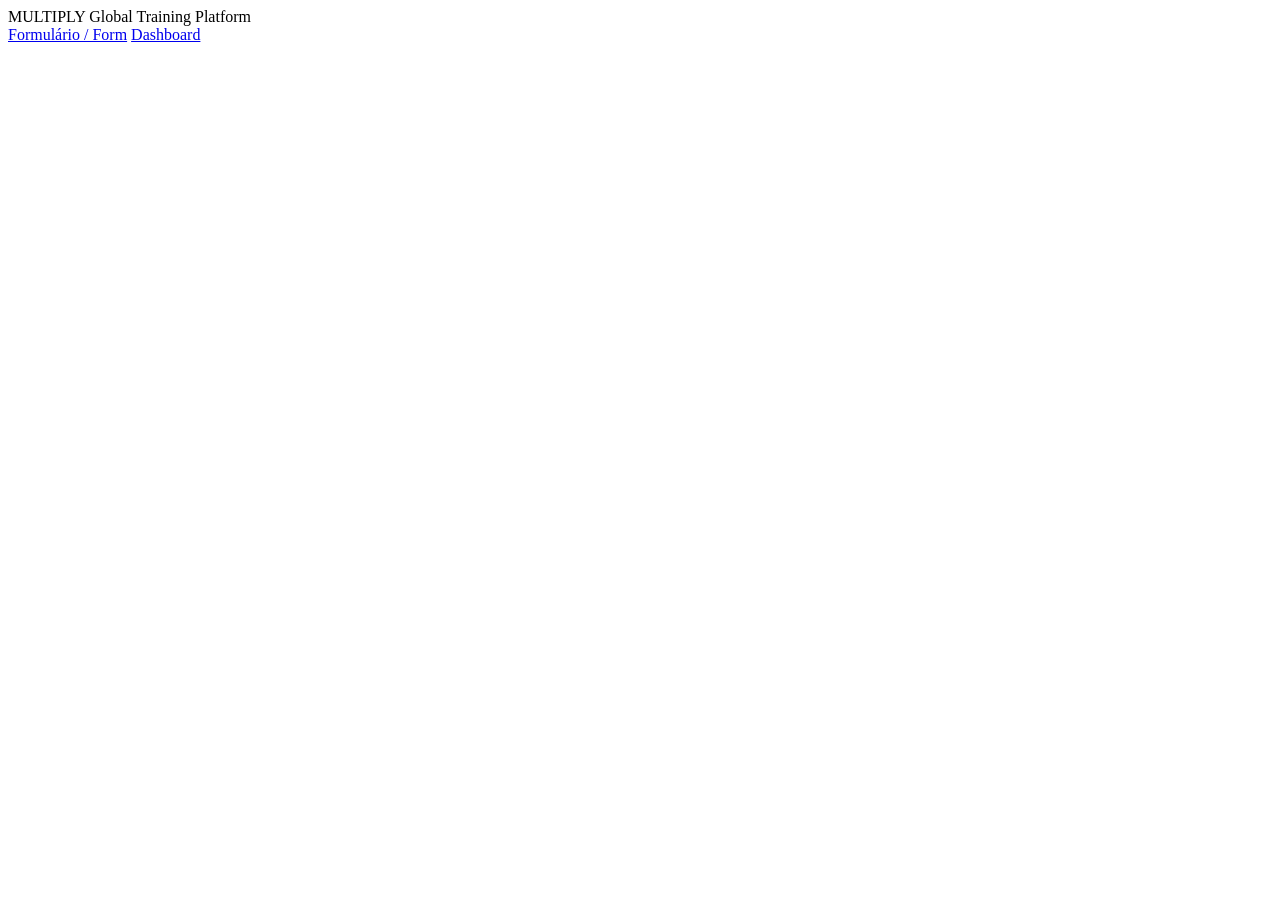
==== index.html @ f9e1bc04 "Add files via upload" ====
<!DOCTYPE html>
<html lang="es">
<head>
  <meta charset="UTF-8">
  <meta name="viewport" content="width=device-width, initial-scale=1.0">
  <title>Multiply — Formulário de Afiliação / Affiliation Form</title>
  <link rel="preconnect" href="https://fonts.googleapis.com">
  <link href="https://fonts.googleapis.com/css2?family=Inter:wght@400;500;600;700;800&display=swap" rel="stylesheet">
  <link rel="stylesheet" href="css/styles.css">
  <style>
    /* Page-specific overrides */
    .form-page { min-height: calc(100vh - 64px); }
    .form-sidebar {
      background: linear-gradient(160deg, var(--navy) 0%, var(--mid) 100%);
    }
    .form-main {
      background: var(--bg);
    }
    .form-inner {
      max-width: 600px;
    }
    @media (max-width: 768px) {
      .form-sidebar { display: none; }
      .form-page { grid-template-columns: 1fr; }
    }
  </style>
</head>
<body>

<!-- ── HEADER ──────────────────────────────────────────────── -->
<header class="site-header">
  <div class="site-logo">
    <div class="site-logo-text">
      <span class="brand">MULTIPLY</span>
      <span class="name">Global Training Platform</span>
    </div>
  </div>
  <nav class="site-nav">
    <a href="index.html" class="active">Formulário / Form</a>
    <a href="dashboard.html">Dashboard</a>
  </nav>
</header>

<!-- ── LANG BAR (mobile) ───────────────────────────────────── -->
<div style="background:#fff;border-bottom:1px solid var(--border);padding:10px 24px;display:none" id="mobile-lang-bar-wrap">
  <div class="lang-bar" id="lang-bar-mobile"></div>
</div>

<!-- ── MAIN LAYOUT ─────────────────────────────────────────── -->
<div class="form-page">

  <!-- SIDEBAR -->
  <aside class="form-sidebar" id="sidebar-content">
    <!-- Rendered by JS -->
  </aside>

  <!-- FORM AREA -->
  <main class="form-main">
    <!-- Lang switcher -->
    <div class="lang-bar" id="lang-bar" style="margin-bottom:28px"></div>

    <div class="form-inner">
      <div id="form-main">
        <!-- Rendered by JS -->
      </div>
    </div>
  </main>

</div>

<!-- ── SCRIPTS ──────────────────────────────────────────────── -->
<script src="js/data.js"></script>
<script src="js/form.js"></script>

</body>
</html>
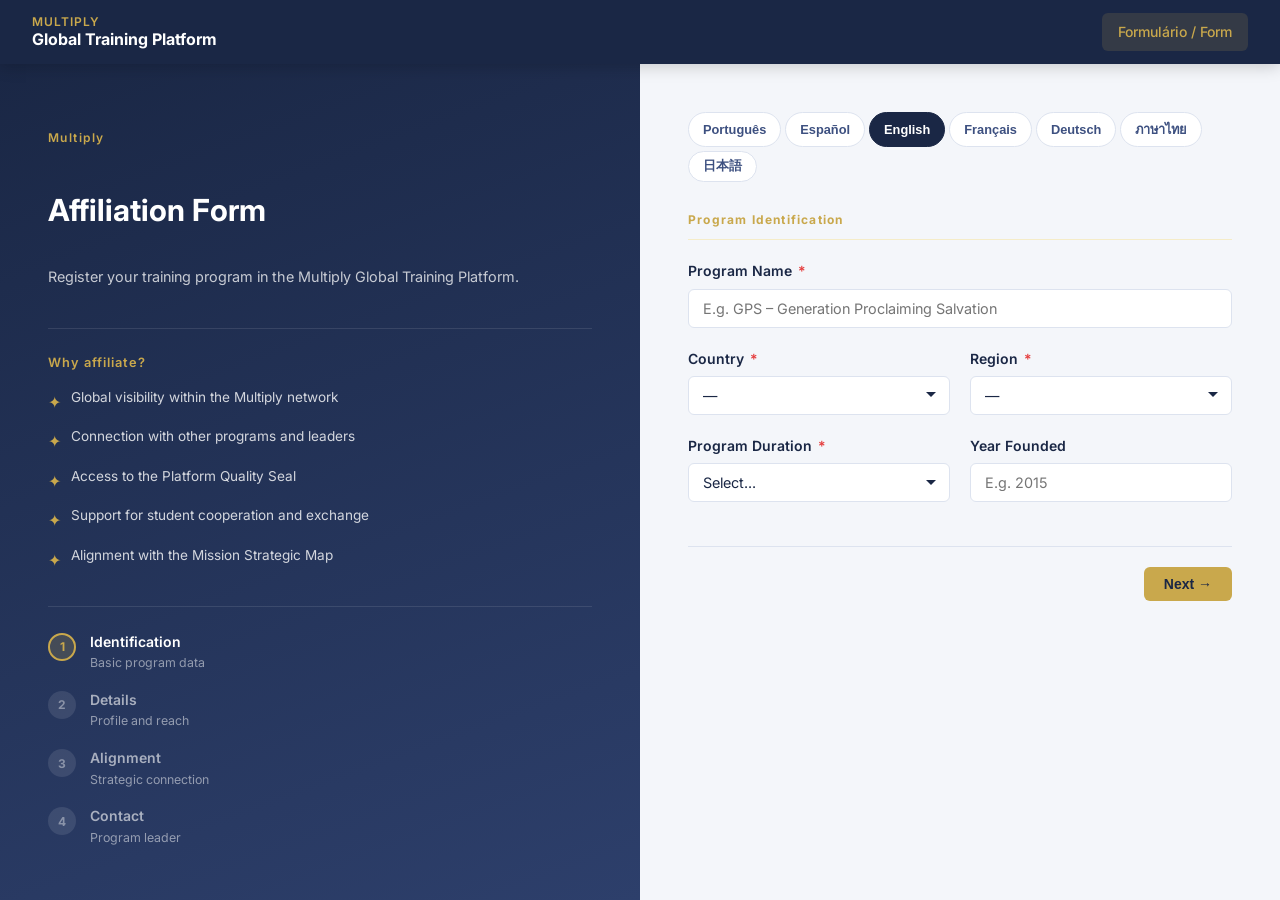
==== commit ac0837e0: "fix: corrige formulário em branco, login email+senha e adiciona editor de formulário - js/form.js: c" ====
--- a/index.html
+++ b/index.html
@@ -37,7 +37,6 @@
   </div>
   <nav class="site-nav">
     <a href="index.html" class="active">Formulário / Form</a>
-    <a href="dashboard.html">Dashboard</a>
   </nav>
 </header>
 
--- a/css/styles.css
+++ b/css/styles.css
@@ -0,0 +1,880 @@
+/* ============================================================
+   MULTIPLY GLOBAL TRAINING PLATFORM — DESIGN SYSTEM
+   Colors: Navy #1A2745 · Gold #C9A84C · Mid #2D3F6B · Soft #4A6FA5
+   ============================================================ */
+
+/* ── TOKENS ─────────────────────────────────────────────── */
+:root {
+  --navy:      #1A2745;
+  --navy-dark: #111b30;
+  --mid:       #2D3F6B;
+  --soft:      #4A6FA5;
+  --gold:      #C9A84C;
+  --gold-light:#E8D080;
+  --gold-pale: #F5ECC8;
+  --white:     #FFFFFF;
+  --bg:        #F4F6FA;
+  --bg-card:   #FFFFFF;
+  --text:      #1A2745;
+  --text-mid:  #3D5080;
+  --text-light:#6B7FA5;
+  --border:    #DDE3EF;
+  --shadow:    0 2px 12px rgba(26,39,69,.10);
+  --shadow-lg: 0 8px 32px rgba(26,39,69,.15);
+  --radius:    10px;
+  --radius-sm: 6px;
+  --radius-lg: 16px;
+
+  /* Duration colors */
+  --mob-color:    #6366f1;
+  --curto-color:  #4A6FA5;
+  --medio-color:  #C9A84C;
+  --longo-color:  #1A2745;
+}
+
+/* ── RESET & BASE ─────────────────────────────────────────── */
+*, *::before, *::after { box-sizing: border-box; margin: 0; padding: 0; }
+
+html { font-size: 16px; scroll-behavior: smooth; }
+
+body {
+  font-family: 'Inter', 'Segoe UI', system-ui, sans-serif;
+  background: var(--bg);
+  color: var(--text);
+  line-height: 1.6;
+  -webkit-font-smoothing: antialiased;
+}
+
+/* ── TYPOGRAPHY ───────────────────────────────────────────── */
+h1, h2, h3, h4, h5 {
+  font-weight: 700;
+  line-height: 1.25;
+  color: var(--navy);
+}
+h1 { font-size: clamp(1.6rem, 3vw, 2.4rem); }
+h2 { font-size: clamp(1.3rem, 2.5vw, 1.9rem); }
+h3 { font-size: 1.15rem; }
+h4 { font-size: 1rem; }
+
+p { max-width: 72ch; }
+
+a { color: var(--soft); text-decoration: none; }
+a:hover { color: var(--gold); }
+
+/* ── HEADER / NAV ─────────────────────────────────────────── */
+.site-header {
+  background: var(--navy);
+  padding: 0 32px;
+  display: flex;
+  align-items: center;
+  justify-content: space-between;
+  height: 64px;
+  position: sticky;
+  top: 0;
+  z-index: 100;
+  box-shadow: 0 2px 16px rgba(0,0,0,.2);
+}
+
+.site-logo {
+  display: flex;
+  align-items: center;
+  gap: 12px;
+}
+
+.site-logo img {
+  height: 36px;
+  width: auto;
+}
+
+.site-logo-text {
+  display: flex;
+  flex-direction: column;
+  line-height: 1.2;
+}
+
+.site-logo-text .brand {
+  font-size: 0.75rem;
+  font-weight: 600;
+  color: var(--gold);
+  letter-spacing: .08em;
+}
+
+.site-logo-text .name {
+  font-size: 1rem;
+  font-weight: 700;
+  color: #fff;
+}
+
+.site-nav {
+  display: flex;
+  gap: 8px;
+}
+
+.site-nav a {
+  color: rgba(255,255,255,.75);
+  font-size: 0.875rem;
+  font-weight: 500;
+  padding: 8px 16px;
+  border-radius: var(--radius-sm);
+  transition: all .2s;
+}
+
+.site-nav a:hover, .site-nav a.active {
+  background: rgba(201,168,76,.15);
+  color: var(--gold);
+}
+
+/* ── HERO BANNER ──────────────────────────────────────────── */
+.hero {
+  background: linear-gradient(135deg, var(--navy) 0%, var(--mid) 60%, var(--soft) 100%);
+  color: #fff;
+  padding: 64px 32px 72px;
+  position: relative;
+  overflow: hidden;
+}
+
+.hero::before {
+  content: '';
+  position: absolute;
+  top: -60px; right: -60px;
+  width: 400px; height: 400px;
+  border-radius: 50%;
+  background: rgba(201,168,76,.08);
+  pointer-events: none;
+}
+
+.hero::after {
+  content: '';
+  position: absolute;
+  bottom: -80px; left: 10%;
+  width: 320px; height: 320px;
+  border-radius: 50%;
+  background: rgba(201,168,76,.05);
+  pointer-events: none;
+}
+
+.hero-inner {
+  max-width: 800px;
+  position: relative;
+  z-index: 1;
+}
+
+.hero-eyebrow {
+  font-size: 0.75rem;
+  font-weight: 600;
+  letter-spacing: .12em;
+  color: var(--gold);
+  margin-bottom: 12px;
+}
+
+.hero h1 {
+  color: #fff;
+  margin-bottom: 16px;
+}
+
+.hero .subtitle {
+  font-size: 1.05rem;
+  color: rgba(255,255,255,.8);
+  max-width: 60ch;
+  margin-bottom: 32px;
+}
+
+.hero-stats {
+  display: flex;
+  gap: 32px;
+  flex-wrap: wrap;
+}
+
+.hero-stat {
+  display: flex;
+  flex-direction: column;
+  gap: 2px;
+}
+
+.hero-stat .num {
+  font-size: 2rem;
+  font-weight: 800;
+  color: var(--gold);
+  line-height: 1;
+}
+
+.hero-stat .label {
+  font-size: 0.75rem;
+  color: rgba(255,255,255,.65);
+  font-weight: 500;
+}
+
+/* ── CONTAINER ────────────────────────────────────────────── */
+.container {
+  max-width: 1200px;
+  margin: 0 auto;
+  padding: 0 24px;
+}
+
+.section {
+  padding: 48px 32px;
+}
+
+/* ── CARDS ────────────────────────────────────────────────── */
+.card {
+  background: var(--bg-card);
+  border-radius: var(--radius);
+  box-shadow: var(--shadow);
+  border: 1px solid var(--border);
+}
+
+.card-header {
+  padding: 20px 24px 16px;
+  border-bottom: 1px solid var(--border);
+  display: flex;
+  align-items: center;
+  justify-content: space-between;
+  gap: 12px;
+}
+
+.card-header h3 {
+  font-size: 1rem;
+  font-weight: 600;
+}
+
+.card-body {
+  padding: 20px 24px;
+}
+
+/* ── BUTTONS ──────────────────────────────────────────────── */
+.btn {
+  display: inline-flex;
+  align-items: center;
+  gap: 8px;
+  padding: 10px 20px;
+  border-radius: var(--radius-sm);
+  font-size: 0.875rem;
+  font-weight: 600;
+  cursor: pointer;
+  border: none;
+  transition: all .2s;
+  text-decoration: none;
+  line-height: 1;
+  white-space: nowrap;
+}
+
+.btn-primary {
+  background: var(--gold);
+  color: var(--navy);
+}
+.btn-primary:hover { background: var(--gold-light); color: var(--navy); transform: translateY(-1px); box-shadow: 0 4px 12px rgba(201,168,76,.3); }
+
+.btn-navy {
+  background: var(--navy);
+  color: #fff;
+}
+.btn-navy:hover { background: var(--mid); color: #fff; }
+
+.btn-outline {
+  background: transparent;
+  color: var(--navy);
+  border: 1.5px solid var(--border);
+}
+.btn-outline:hover { border-color: var(--navy); background: var(--bg); }
+
+.btn-sm { padding: 6px 14px; font-size: 0.8rem; }
+.btn-lg { padding: 14px 28px; font-size: 1rem; }
+
+.btn-icon {
+  padding: 8px;
+  border-radius: var(--radius-sm);
+  background: var(--bg);
+  border: 1px solid var(--border);
+  color: var(--text-mid);
+  cursor: pointer;
+  transition: all .2s;
+  display: inline-flex;
+  align-items: center;
+}
+.btn-icon:hover { background: var(--navy); color: #fff; border-color: var(--navy); }
+
+/* ── FORM ELEMENTS ────────────────────────────────────────── */
+.form-group {
+  display: flex;
+  flex-direction: column;
+  gap: 6px;
+  margin-bottom: 20px;
+}
+
+.form-label {
+  font-size: 0.875rem;
+  font-weight: 600;
+  color: var(--text);
+}
+
+.form-label .required {
+  color: #e53e3e;
+  margin-left: 2px;
+}
+
+.form-hint {
+  font-size: 0.775rem;
+  color: var(--text-light);
+}
+
+.form-input,
+.form-select,
+.form-textarea {
+  width: 100%;
+  padding: 10px 14px;
+  border: 1.5px solid var(--border);
+  border-radius: var(--radius-sm);
+  font-size: 0.9rem;
+  color: var(--text);
+  background: #fff;
+  transition: border-color .2s, box-shadow .2s;
+  font-family: inherit;
+}
+
+.form-input:focus,
+.form-select:focus,
+.form-textarea:focus {
+  outline: none;
+  border-color: var(--soft);
+  box-shadow: 0 0 0 3px rgba(74,111,165,.12);
+}
+
+.form-textarea { resize: vertical; min-height: 90px; }
+
+.form-select {
+  appearance: none;
+  background-image: url("data:image/svg+xml,%3Csvg xmlns='http://www.w3.org/2000/svg' width='12' height='12' viewBox='0 0 12 12'%3E%3Cpath fill='%231A2745' d='M6 8L1 3h10z'/%3E%3C/svg%3E");
+  background-repeat: no-repeat;
+  background-position: right 12px center;
+  padding-right: 36px;
+}
+
+/* Checkbox group */
+.checkbox-grid {
+  display: grid;
+  grid-template-columns: repeat(auto-fill, minmax(200px, 1fr));
+  gap: 8px;
+}
+
+.checkbox-item {
+  display: flex;
+  align-items: center;
+  gap: 8px;
+  padding: 8px 12px;
+  border: 1.5px solid var(--border);
+  border-radius: var(--radius-sm);
+  cursor: pointer;
+  transition: all .2s;
+  font-size: 0.85rem;
+}
+
+.checkbox-item:hover { border-color: var(--soft); background: rgba(74,111,165,.04); }
+.checkbox-item input { accent-color: var(--soft); }
+.checkbox-item.checked { border-color: var(--soft); background: rgba(74,111,165,.06); }
+
+/* ── DURATION BADGES ──────────────────────────────────────── */
+.badge {
+  display: inline-flex;
+  align-items: center;
+  gap: 5px;
+  padding: 3px 10px;
+  border-radius: 20px;
+  font-size: 0.75rem;
+  font-weight: 600;
+  line-height: 1.4;
+}
+
+.badge-mobilizacao { background: rgba(99,102,241,.12); color: #4f46e5; }
+.badge-curto       { background: rgba(74,111,165,.12); color: var(--soft); }
+.badge-medio       { background: rgba(201,168,76,.18); color: #8a6f1e; }
+.badge-longo       { background: rgba(26,39,69,.12);   color: var(--navy); }
+.badge-seal        { background: rgba(201,168,76,.2);  color: #7a5d10; }
+.badge-gold        { background: var(--gold); color: var(--navy); }
+
+/* ── FILTERS BAR ──────────────────────────────────────────── */
+.filters-bar {
+  display: flex;
+  flex-wrap: wrap;
+  gap: 12px;
+  align-items: flex-end;
+  padding: 20px 24px;
+  background: #fff;
+  border-radius: var(--radius);
+  box-shadow: var(--shadow);
+  border: 1px solid var(--border);
+  margin-bottom: 24px;
+}
+
+.filter-group {
+  display: flex;
+  flex-direction: column;
+  gap: 4px;
+  flex: 1;
+  min-width: 140px;
+}
+
+.filter-label {
+  font-size: 0.75rem;
+  font-weight: 600;
+  color: var(--text-light);
+  letter-spacing: .04em;
+}
+
+.filter-select, .filter-input {
+  padding: 8px 12px;
+  border: 1.5px solid var(--border);
+  border-radius: var(--radius-sm);
+  font-size: 0.85rem;
+  color: var(--text);
+  background: #fff;
+  transition: border-color .2s;
+  font-family: inherit;
+}
+
+.filter-select:focus, .filter-input:focus {
+  outline: none;
+  border-color: var(--soft);
+}
+
+.filter-select {
+  appearance: none;
+  background-image: url("data:image/svg+xml,%3Csvg xmlns='http://www.w3.org/2000/svg' width='12' height='12' viewBox='0 0 12 12'%3E%3Cpath fill='%231A2745' d='M6 8L1 3h10z'/%3E%3C/svg%3E");
+  background-repeat: no-repeat;
+  background-position: right 10px center;
+  padding-right: 30px;
+}
+
+/* ── STAT TILES ───────────────────────────────────────────── */
+.stat-grid {
+  display: grid;
+  grid-template-columns: repeat(auto-fit, minmax(160px, 1fr));
+  gap: 16px;
+  margin-bottom: 24px;
+}
+
+.stat-tile {
+  background: #fff;
+  border-radius: var(--radius);
+  box-shadow: var(--shadow);
+  border: 1px solid var(--border);
+  padding: 20px 20px 16px;
+  display: flex;
+  flex-direction: column;
+  gap: 4px;
+}
+
+.stat-tile .num {
+  font-size: 2rem;
+  font-weight: 800;
+  line-height: 1;
+  color: var(--navy);
+}
+
+.stat-tile .label {
+  font-size: 0.775rem;
+  color: var(--text-light);
+  font-weight: 500;
+}
+
+.stat-tile.accent-gold .num { color: var(--gold); }
+.stat-tile.accent-soft  .num { color: var(--soft); }
+.stat-tile.accent-mob   .num { color: var(--mob-color); }
+
+/* ── PROGRAM TABLE ────────────────────────────────────────── */
+.table-wrap {
+  overflow-x: auto;
+  border-radius: var(--radius);
+  box-shadow: var(--shadow);
+  border: 1px solid var(--border);
+}
+
+table {
+  width: 100%;
+  border-collapse: collapse;
+  font-size: 0.85rem;
+}
+
+thead th {
+  background: var(--navy);
+  color: rgba(255,255,255,.85);
+  padding: 12px 16px;
+  text-align: left;
+  font-weight: 600;
+  font-size: 0.775rem;
+  letter-spacing: .04em;
+  white-space: nowrap;
+}
+
+thead th:first-child { border-radius: var(--radius) 0 0 0; }
+thead th:last-child  { border-radius: 0 var(--radius) 0 0; }
+
+tbody tr {
+  border-bottom: 1px solid var(--border);
+  transition: background .15s;
+}
+
+tbody tr:hover { background: rgba(74,111,165,.04); }
+tbody tr:last-child { border-bottom: none; }
+
+tbody td {
+  padding: 12px 16px;
+  color: var(--text);
+  vertical-align: middle;
+}
+
+.td-name { font-weight: 600; }
+.td-country { color: var(--text-mid); }
+
+/* ── MAP CONTAINER ────────────────────────────────────────── */
+#world-map {
+  width: 100%;
+  height: 460px;
+  border-radius: var(--radius);
+  overflow: hidden;
+  position: relative;
+  background: var(--navy);
+}
+
+/* ── CHART CONTAINERS ─────────────────────────────────────── */
+.chart-container {
+  position: relative;
+  width: 100%;
+}
+
+/* ── LANG SWITCHER ────────────────────────────────────────── */
+.lang-bar {
+  display: flex;
+  gap: 4px;
+  flex-wrap: wrap;
+  margin-bottom: 24px;
+}
+
+.lang-btn {
+  padding: 6px 14px;
+  border-radius: 20px;
+  border: 1.5px solid var(--border);
+  background: #fff;
+  font-size: 0.8rem;
+  font-weight: 600;
+  color: var(--text-mid);
+  cursor: pointer;
+  transition: all .2s;
+}
+
+.lang-btn:hover { border-color: var(--soft); color: var(--soft); }
+.lang-btn.active { background: var(--navy); color: #fff; border-color: var(--navy); }
+
+/* ── FORM PAGE LAYOUT ─────────────────────────────────────── */
+.form-page {
+  min-height: calc(100vh - 64px);
+  display: grid;
+  grid-template-columns: 1fr 1fr;
+}
+
+.form-sidebar {
+  background: var(--navy);
+  padding: 64px 48px;
+  position: sticky;
+  top: 64px;
+  height: calc(100vh - 64px);
+  overflow-y: auto;
+  display: flex;
+  flex-direction: column;
+  gap: 32px;
+}
+
+.form-sidebar h2 { color: #fff; }
+.form-sidebar p  { color: rgba(255,255,255,.75); font-size: 0.9rem; }
+
+.form-main {
+  padding: 48px;
+  overflow-y: auto;
+}
+
+.form-section-title {
+  font-size: 0.75rem;
+  font-weight: 700;
+  letter-spacing: .1em;
+  color: var(--gold);
+  margin-bottom: 20px;
+  padding-bottom: 10px;
+  border-bottom: 1px solid var(--gold-pale);
+}
+
+.form-grid-2 {
+  display: grid;
+  grid-template-columns: 1fr 1fr;
+  gap: 0 20px;
+}
+
+.form-submit-row {
+  display: flex;
+  gap: 16px;
+  align-items: center;
+  margin-top: 32px;
+  padding-top: 24px;
+  border-top: 1px solid var(--border);
+}
+
+/* ── STEPS / PROGRESS ─────────────────────────────────────── */
+.form-steps {
+  display: flex;
+  flex-direction: column;
+  gap: 16px;
+}
+
+.form-step-item {
+  display: flex;
+  gap: 14px;
+  align-items: flex-start;
+}
+
+.form-step-dot {
+  width: 28px;
+  height: 28px;
+  border-radius: 50%;
+  display: flex;
+  align-items: center;
+  justify-content: center;
+  font-size: 0.75rem;
+  font-weight: 700;
+  flex-shrink: 0;
+  margin-top: 2px;
+}
+
+.form-step-dot.done { background: var(--gold); color: var(--navy); }
+.form-step-dot.active { background: rgba(201,168,76,.2); color: var(--gold); border: 2px solid var(--gold); }
+.form-step-dot.pending { background: rgba(255,255,255,.1); color: rgba(255,255,255,.4); }
+
+.form-step-info .step-name { font-size: 0.875rem; font-weight: 600; color: #fff; }
+.form-step-info .step-desc { font-size: 0.775rem; color: rgba(255,255,255,.5); }
+
+/* ── DASHBOARD GRID ───────────────────────────────────────── */
+.dashboard-grid {
+  display: grid;
+  grid-template-columns: 1fr 1fr 1fr;
+  grid-template-rows: auto;
+  gap: 20px;
+  padding: 24px 32px;
+}
+
+.span-2 { grid-column: span 2; }
+.span-3 { grid-column: span 3; }
+
+/* ── PROGRAM DETAIL MODAL ─────────────────────────────────── */
+.modal-backdrop {
+  position: fixed;
+  inset: 0;
+  background: rgba(0,0,0,.5);
+  z-index: 200;
+  display: flex;
+  align-items: center;
+  justify-content: center;
+  padding: 24px;
+  opacity: 0;
+  pointer-events: none;
+  transition: opacity .2s;
+}
+
+.modal-backdrop.open {
+  opacity: 1;
+  pointer-events: auto;
+}
+
+.modal {
+  background: #fff;
+  border-radius: var(--radius-lg);
+  max-width: 640px;
+  width: 100%;
+  max-height: 85vh;
+  overflow-y: auto;
+  box-shadow: var(--shadow-lg);
+  transform: translateY(16px);
+  transition: transform .25s;
+}
+
+.modal-backdrop.open .modal { transform: translateY(0); }
+
+.modal-header {
+  padding: 24px 28px 20px;
+  border-bottom: 1px solid var(--border);
+  display: flex;
+  align-items: flex-start;
+  justify-content: space-between;
+  gap: 16px;
+}
+
+.modal-body { padding: 24px 28px; }
+.modal-footer {
+  padding: 16px 28px 24px;
+  border-top: 1px solid var(--border);
+  display: flex;
+  gap: 12px;
+  justify-content: flex-end;
+}
+
+/* ── EXPORT DROPDOWN ──────────────────────────────────────── */
+.export-menu {
+  position: relative;
+  display: inline-block;
+}
+
+.export-dropdown {
+  position: absolute;
+  right: 0;
+  top: calc(100% + 6px);
+  background: #fff;
+  border: 1px solid var(--border);
+  border-radius: var(--radius);
+  box-shadow: var(--shadow-lg);
+  min-width: 180px;
+  padding: 6px;
+  z-index: 50;
+  opacity: 0;
+  pointer-events: none;
+  transform: translateY(-6px);
+  transition: all .2s;
+}
+
+.export-dropdown.open {
+  opacity: 1;
+  pointer-events: auto;
+  transform: translateY(0);
+}
+
+.export-item {
+  display: flex;
+  align-items: center;
+  gap: 10px;
+  padding: 9px 12px;
+  border-radius: var(--radius-sm);
+  font-size: 0.85rem;
+  color: var(--text);
+  cursor: pointer;
+  transition: background .15s;
+}
+
+.export-item:hover { background: var(--bg); }
+.export-item svg { opacity: .6; }
+
+/* ── SEAL TOGGLE ──────────────────────────────────────────── */
+.seal-toggle {
+  display: inline-flex;
+  align-items: center;
+  gap: 6px;
+  cursor: pointer;
+  padding: 4px 10px;
+  border-radius: 20px;
+  border: 1.5px solid var(--border);
+  font-size: 0.775rem;
+  font-weight: 600;
+  transition: all .2s;
+  background: #fff;
+  color: var(--text-mid);
+}
+
+.seal-toggle:hover { border-color: var(--gold); }
+
+.seal-toggle.has-seal {
+  background: rgba(201,168,76,.12);
+  border-color: var(--gold);
+  color: #7a5d10;
+}
+
+/* ── NOTICE / ALERT ───────────────────────────────────────── */
+.notice {
+  display: flex;
+  gap: 12px;
+  padding: 14px 18px;
+  border-radius: var(--radius-sm);
+  font-size: 0.875rem;
+  line-height: 1.5;
+}
+
+.notice-success { background: #f0fdf4; border: 1px solid #86efac; color: #166534; }
+.notice-warning { background: #fffbeb; border: 1px solid #fcd34d; color: #92400e; }
+.notice-info    { background: #eff6ff; border: 1px solid #93c5fd; color: #1e40af; }
+
+/* ── LEGEND ───────────────────────────────────────────────── */
+.legend {
+  display: flex;
+  flex-wrap: wrap;
+  gap: 12px;
+  font-size: 0.8rem;
+}
+
+.legend-item {
+  display: flex;
+  align-items: center;
+  gap: 6px;
+  color: var(--text-mid);
+}
+
+.legend-dot {
+  width: 12px;
+  height: 12px;
+  border-radius: 50%;
+  flex-shrink: 0;
+}
+
+/* ── PAGE-LOAD FADE ───────────────────────────────────────── */
+@keyframes fadeUp {
+  from { opacity: 0; transform: translateY(12px); }
+  to   { opacity: 1; transform: translateY(0); }
+}
+
+.fade-up { animation: fadeUp .4s ease both; }
+.fade-up:nth-child(2) { animation-delay: .05s; }
+.fade-up:nth-child(3) { animation-delay: .1s; }
+.fade-up:nth-child(4) { animation-delay: .15s; }
+
+/* ── SUCCESS PAGE ─────────────────────────────────────────── */
+.success-page {
+  display: flex;
+  flex-direction: column;
+  align-items: center;
+  justify-content: center;
+  gap: 20px;
+  min-height: 60vh;
+  text-align: center;
+  padding: 48px 24px;
+}
+
+.success-icon {
+  width: 80px; height: 80px;
+  border-radius: 50%;
+  background: var(--gold);
+  display: flex;
+  align-items: center;
+  justify-content: center;
+  color: var(--navy);
+}
+
+/* ── RESPONSIVE ───────────────────────────────────────────── */
+@media (max-width: 1024px) {
+  .dashboard-grid { grid-template-columns: 1fr 1fr; }
+  .span-3 { grid-column: span 2; }
+}
+
+@media (max-width: 768px) {
+  .form-page { grid-template-columns: 1fr; }
+  .form-sidebar { position: static; height: auto; padding: 32px 24px; }
+  .form-main { padding: 32px 24px; }
+  .form-grid-2 { grid-template-columns: 1fr; }
+  .dashboard-grid { grid-template-columns: 1fr; padding: 16px; }
+  .span-2, .span-3 { grid-column: 1; }
+  .site-header { padding: 0 16px; }
+  .hero { padding: 40px 16px 48px; }
+  .filters-bar { padding: 16px; }
+  #world-map { height: 300px; }
+}
+
+@media (max-width: 480px) {
+  .stat-grid { grid-template-columns: 1fr 1fr; }
+  .hero-stats { gap: 20px; }
+  .hero-stat .num { font-size: 1.5rem; }
+}
+
+@media (prefers-reduced-motion: reduce) {
+  *, *::before, *::after { animation-duration: .01ms !important; transition-duration: .01ms !important; }
+}
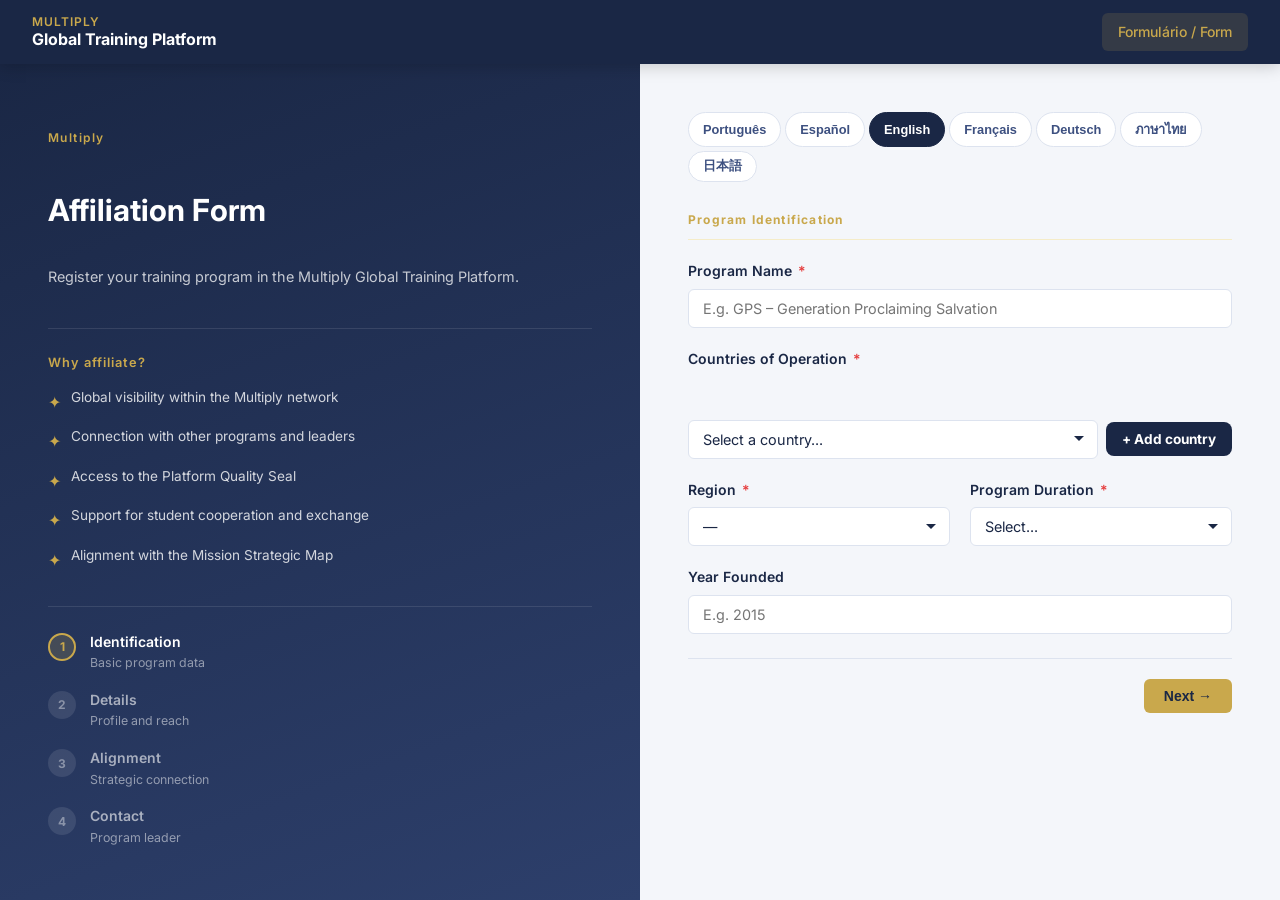
==== commit 0d0c1d05: "feat: multi-country support — countries[] array throughout - PROGRAMS_DB: convert country (string) →" ====
--- a/index.html
+++ b/index.html
@@ -68,8 +68,8 @@
 </div>
 
 <!-- ── SCRIPTS ──────────────────────────────────────────────── -->
-<script src="js/data.js"></script>
-<script src="js/form.js"></script>
+<script src="js/data.js?v=6"></script>
+<script src="js/form.js?v=6"></script>
 
 </body>
 </html>
